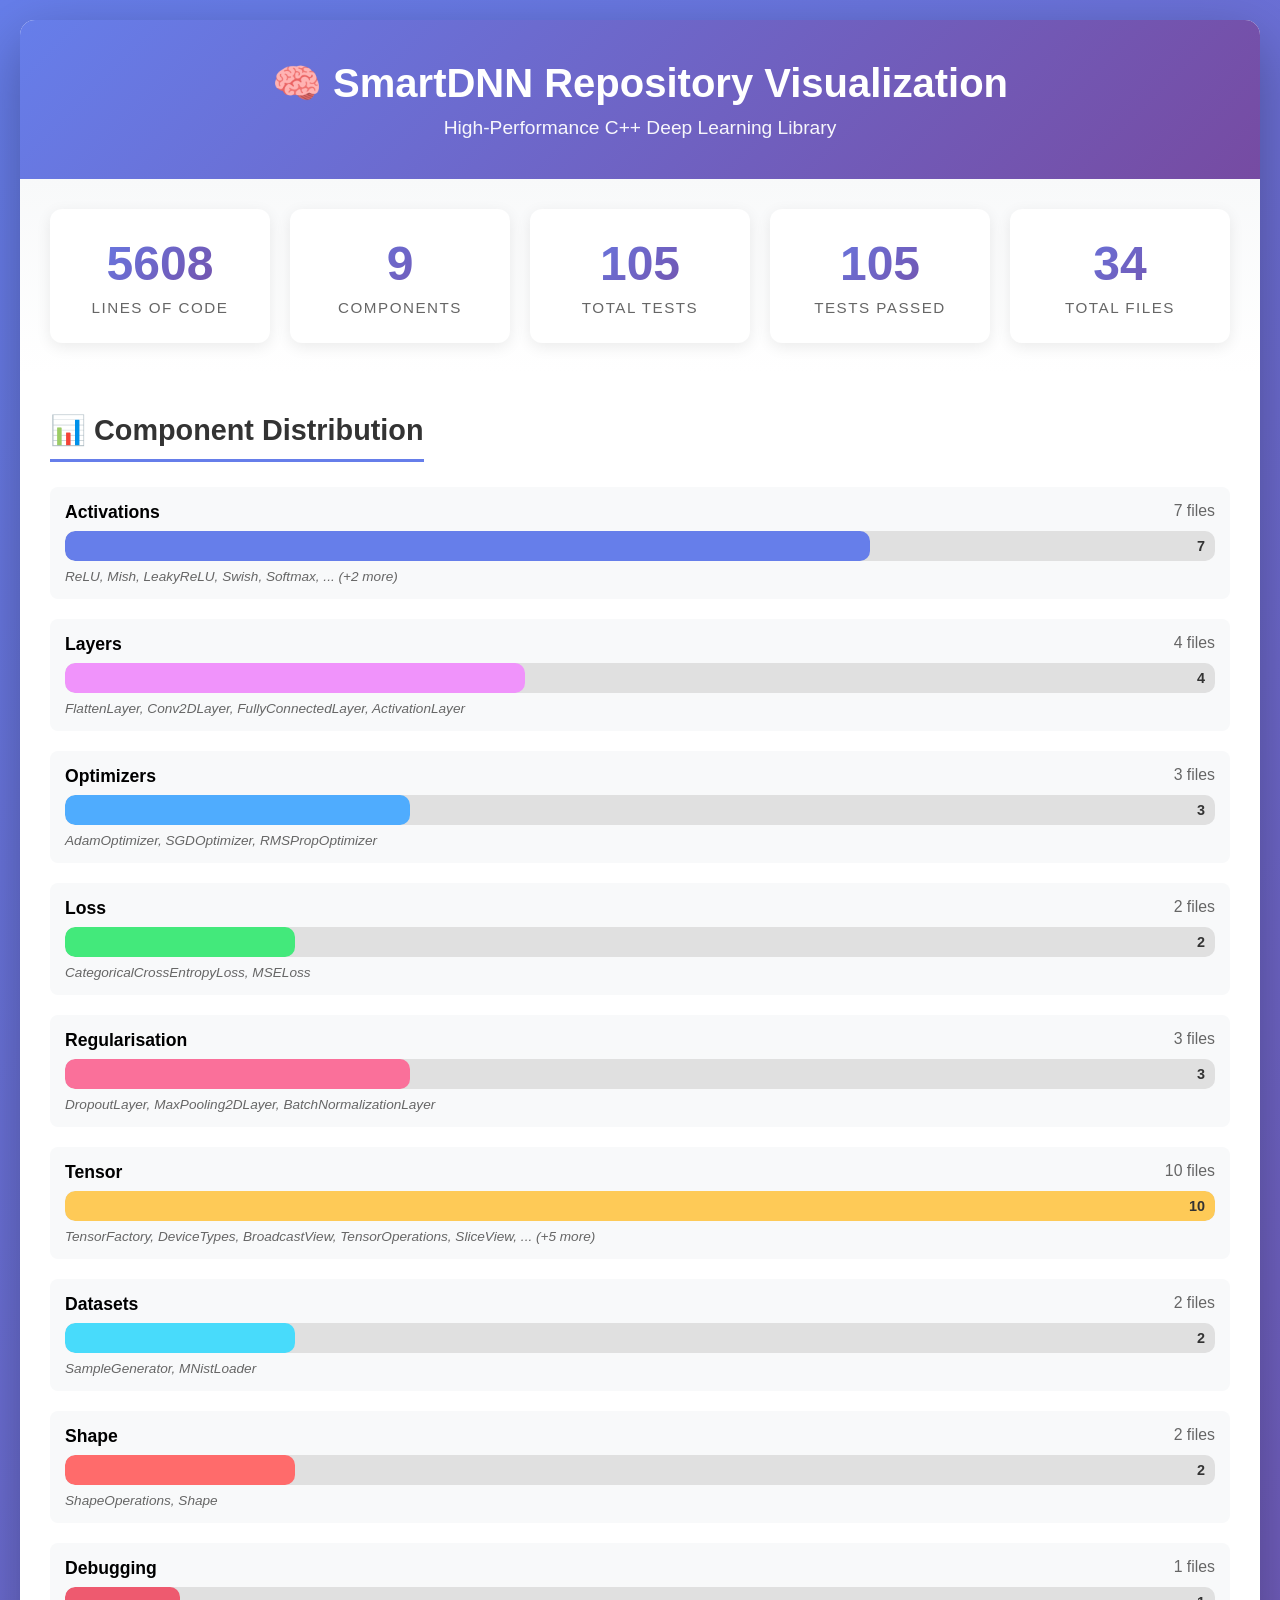
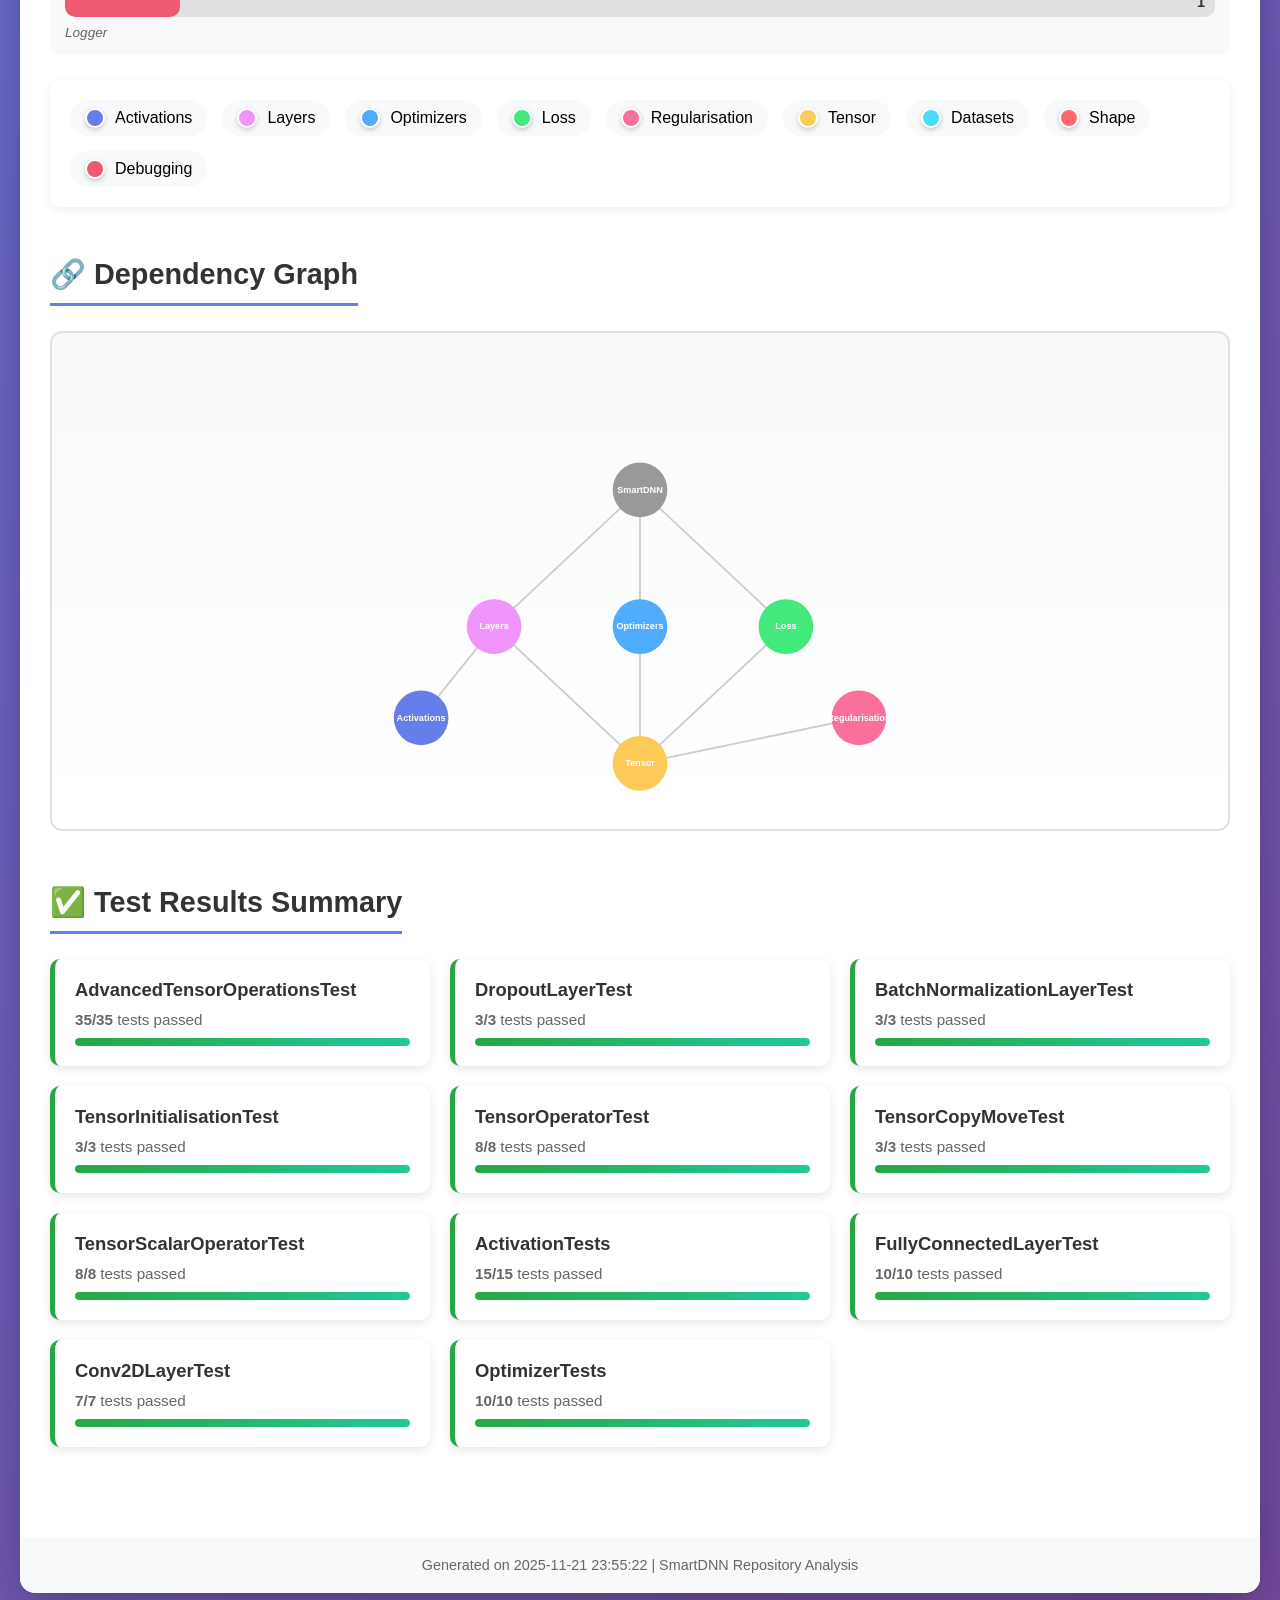
==== repository_graph.html @ 2de4e8af "Add responsive repository graph visualization Co-authored-by: A-Georgiou <25373927+A-Georgiou@users." ====
<!DOCTYPE html>
<html lang="en">
<head>
    <meta charset="UTF-8">
    <meta name="viewport" content="width=device-width, initial-scale=1.0">
    <title>SmartDNN Repository Visualization</title>
    <style>
        * {
            margin: 0;
            padding: 0;
            box-sizing: border-box;
        }
        
        body {
            font-family: -apple-system, BlinkMacSystemFont, 'Segoe UI', Roboto, 'Helvetica Neue', Arial, sans-serif;
            background: linear-gradient(135deg, #667eea 0%, #764ba2 100%);
            min-height: 100vh;
            padding: 20px;
        }
        
        .container {
            max-width: 1400px;
            margin: 0 auto;
            background: white;
            border-radius: 15px;
            box-shadow: 0 20px 60px rgba(0,0,0,0.3);
            overflow: hidden;
        }
        
        header {
            background: linear-gradient(135deg, #667eea 0%, #764ba2 100%);
            color: white;
            padding: 40px 30px;
            text-align: center;
        }
        
        header h1 {
            font-size: 2.5em;
            margin-bottom: 10px;
            animation: fadeIn 0.8s ease-in;
        }
        
        header p {
            font-size: 1.2em;
            opacity: 0.95;
            animation: fadeIn 1.2s ease-in;
        }
        
        @keyframes fadeIn {
            from { opacity: 0; transform: translateY(-20px); }
            to { opacity: 1; transform: translateY(0); }
        }
        
        .stats {
            display: grid;
            grid-template-columns: repeat(auto-fit, minmax(200px, 1fr));
            gap: 20px;
            padding: 30px;
            background: linear-gradient(to bottom, #f8f9fa, #ffffff);
        }
        
        .stat-card {
            background: white;
            padding: 25px;
            border-radius: 12px;
            box-shadow: 0 4px 15px rgba(0,0,0,0.08);
            text-align: center;
            transition: all 0.3s ease;
            border: 2px solid transparent;
        }
        
        .stat-card:hover {
            transform: translateY(-5px);
            box-shadow: 0 8px 25px rgba(102, 126, 234, 0.3);
            border-color: #667eea;
        }
        
        .stat-value {
            font-size: 3em;
            font-weight: bold;
            background: linear-gradient(135deg, #667eea, #764ba2);
            -webkit-background-clip: text;
            -webkit-text-fill-color: transparent;
            background-clip: text;
            margin-bottom: 8px;
        }
        
        .stat-label {
            font-size: 0.95em;
            color: #666;
            text-transform: uppercase;
            letter-spacing: 1.5px;
            font-weight: 500;
        }
        
        .content {
            padding: 40px 30px;
        }
        
        .section {
            margin-bottom: 50px;
        }
        
        .section h2 {
            font-size: 1.8em;
            margin-bottom: 25px;
            color: #333;
            border-bottom: 3px solid #667eea;
            padding-bottom: 12px;
            display: inline-block;
        }
        
        .component-bar-container {
            margin-bottom: 20px;
            padding: 15px;
            background: #f8f9fa;
            border-radius: 8px;
            transition: all 0.3s ease;
        }
        
        .component-bar-container:hover {
            background: #e9ecef;
            transform: translateX(5px);
        }
        
        .component-label {
            display: flex;
            justify-content: space-between;
            margin-bottom: 8px;
            font-size: 1.1em;
        }
        
        .file-count {
            color: #666;
            font-size: 0.9em;
            font-weight: normal;
        }
        
        .bar-wrapper {
            position: relative;
            background: #e0e0e0;
            border-radius: 10px;
            height: 30px;
            overflow: hidden;
        }
        
        .bar {
            height: 100%;
            border-radius: 10px;
            transition: width 0.5s ease;
            display: flex;
            align-items: center;
            justify-content: flex-end;
            padding-right: 10px;
            position: relative;
            animation: barGrow 1s ease-out;
        }
        
        @keyframes barGrow {
            from { width: 0 !important; }
        }
        
        .bar-value {
            position: absolute;
            right: 10px;
            top: 50%;
            transform: translateY(-50%);
            font-weight: bold;
            color: #333;
            font-size: 0.9em;
        }
        
        .file-list {
            margin-top: 8px;
            font-size: 0.85em;
            color: #666;
            font-style: italic;
        }
        
        #dependency-graph {
            width: 100%;
            height: 500px;
            background: linear-gradient(to bottom, #f8f9fa, #ffffff);
            border-radius: 12px;
            border: 2px solid #e0e0e0;
            padding: 20px;
        }
        
        .dep-node {
            cursor: pointer;
            transition: all 0.3s ease;
        }
        
        .dep-node:hover circle {
            r: 35;
            filter: brightness(1.2);
        }
        
        .test-results {
            display: grid;
            grid-template-columns: repeat(auto-fill, minmax(300px, 1fr));
            gap: 20px;
        }
        
        .test-suite {
            background: white;
            padding: 20px;
            border-radius: 10px;
            border-left: 5px solid #28a745;
            box-shadow: 0 3px 10px rgba(0,0,0,0.1);
            transition: all 0.3s ease;
        }
        
        .test-suite:hover {
            transform: translateY(-3px);
            box-shadow: 0 6px 20px rgba(0,0,0,0.15);
        }
        
        .test-suite.failed {
            border-left-color: #dc3545;
        }
        
        .test-suite h3 {
            font-size: 1.15em;
            margin-bottom: 10px;
            color: #333;
        }
        
        .test-count {
            color: #666;
            font-size: 0.95em;
            margin-bottom: 10px;
        }
        
        .progress-bar {
            height: 8px;
            background: #e0e0e0;
            border-radius: 4px;
            overflow: hidden;
        }
        
        .progress {
            height: 100%;
            background: linear-gradient(90deg, #28a745, #20c997);
            border-radius: 4px;
            transition: width 0.5s ease;
            animation: progressGrow 1s ease-out;
        }
        
        @keyframes progressGrow {
            from { width: 0 !important; }
        }
        
        .legend {
            background: white;
            padding: 20px;
            border-radius: 10px;
            box-shadow: 0 2px 10px rgba(0,0,0,0.08);
            margin-top: 25px;
            display: flex;
            flex-wrap: wrap;
            gap: 15px;
        }
        
        .legend-item {
            display: flex;
            align-items: center;
            padding: 8px 15px;
            background: #f8f9fa;
            border-radius: 20px;
            transition: all 0.3s ease;
        }
        
        .legend-item:hover {
            background: #e9ecef;
            transform: scale(1.05);
        }
        
        .legend-color {
            width: 20px;
            height: 20px;
            border-radius: 50%;
            margin-right: 10px;
            border: 2px solid white;
            box-shadow: 0 2px 5px rgba(0,0,0,0.2);
        }
        
        footer {
            background: #f8f9fa;
            padding: 20px;
            text-align: center;
            color: #666;
            font-size: 0.9em;
        }
        
        @media (max-width: 768px) {
            header h1 {
                font-size: 1.8em;
            }
            
            .stats {
                grid-template-columns: repeat(auto-fit, minmax(150px, 1fr));
                gap: 15px;
                padding: 20px;
            }
            
            .stat-value {
                font-size: 2.2em;
            }
            
            #dependency-graph {
                height: 400px;
            }
            
            .content {
                padding: 30px 20px;
            }
        }
    </style>
</head>
<body>
    <div class="container">
        <header>
            <h1>🧠 SmartDNN Repository Visualization</h1>
            <p>High-Performance C++ Deep Learning Library</p>
        </header>
        
        <div class="stats">
            <div class="stat-card">
                <div class="stat-value">5608</div>
                <div class="stat-label">Lines of Code</div>
            </div>
            <div class="stat-card">
                <div class="stat-value">9</div>
                <div class="stat-label">Components</div>
            </div>
            <div class="stat-card">
                <div class="stat-value">105</div>
                <div class="stat-label">Total Tests</div>
            </div>
            <div class="stat-card">
                <div class="stat-value">105</div>
                <div class="stat-label">Tests Passed</div>
            </div>
            <div class="stat-card">
                <div class="stat-value">34</div>
                <div class="stat-label">Total Files</div>
            </div>
        </div>
        
        <div class="content">
            <div class="section">
                <h2>📊 Component Distribution</h2>
                
        <div class="component-bar-container">
            <div class="component-label">
                <strong>Activations</strong>
                <span class="file-count">7 files</span>
            </div>
            <div class="bar-wrapper">
                <div class="bar" style="width: 70.0%; background: #667eea;"></div>
                <span class="bar-value">7</span>
            </div>
            <div class="file-list">ReLU, Mish, LeakyReLU, Swish, Softmax, ... (+2 more)</div>
        </div>
        
        <div class="component-bar-container">
            <div class="component-label">
                <strong>Layers</strong>
                <span class="file-count">4 files</span>
            </div>
            <div class="bar-wrapper">
                <div class="bar" style="width: 40.0%; background: #f093fb;"></div>
                <span class="bar-value">4</span>
            </div>
            <div class="file-list">FlattenLayer, Conv2DLayer, FullyConnectedLayer, ActivationLayer</div>
        </div>
        
        <div class="component-bar-container">
            <div class="component-label">
                <strong>Optimizers</strong>
                <span class="file-count">3 files</span>
            </div>
            <div class="bar-wrapper">
                <div class="bar" style="width: 30.0%; background: #4facfe;"></div>
                <span class="bar-value">3</span>
            </div>
            <div class="file-list">AdamOptimizer, SGDOptimizer, RMSPropOptimizer</div>
        </div>
        
        <div class="component-bar-container">
            <div class="component-label">
                <strong>Loss</strong>
                <span class="file-count">2 files</span>
            </div>
            <div class="bar-wrapper">
                <div class="bar" style="width: 20.0%; background: #43e97b;"></div>
                <span class="bar-value">2</span>
            </div>
            <div class="file-list">CategoricalCrossEntropyLoss, MSELoss</div>
        </div>
        
        <div class="component-bar-container">
            <div class="component-label">
                <strong>Regularisation</strong>
                <span class="file-count">3 files</span>
            </div>
            <div class="bar-wrapper">
                <div class="bar" style="width: 30.0%; background: #fa709a;"></div>
                <span class="bar-value">3</span>
            </div>
            <div class="file-list">DropoutLayer, MaxPooling2DLayer, BatchNormalizationLayer</div>
        </div>
        
        <div class="component-bar-container">
            <div class="component-label">
                <strong>Tensor</strong>
                <span class="file-count">10 files</span>
            </div>
            <div class="bar-wrapper">
                <div class="bar" style="width: 100.0%; background: #feca57;"></div>
                <span class="bar-value">10</span>
            </div>
            <div class="file-list">TensorFactory, DeviceTypes, BroadcastView, TensorOperations, SliceView, ... (+5 more)</div>
        </div>
        
        <div class="component-bar-container">
            <div class="component-label">
                <strong>Datasets</strong>
                <span class="file-count">2 files</span>
            </div>
            <div class="bar-wrapper">
                <div class="bar" style="width: 20.0%; background: #48dbfb;"></div>
                <span class="bar-value">2</span>
            </div>
            <div class="file-list">SampleGenerator, MNistLoader</div>
        </div>
        
        <div class="component-bar-container">
            <div class="component-label">
                <strong>Shape</strong>
                <span class="file-count">2 files</span>
            </div>
            <div class="bar-wrapper">
                <div class="bar" style="width: 20.0%; background: #ff6b6b;"></div>
                <span class="bar-value">2</span>
            </div>
            <div class="file-list">ShapeOperations, Shape</div>
        </div>
        
        <div class="component-bar-container">
            <div class="component-label">
                <strong>Debugging</strong>
                <span class="file-count">1 files</span>
            </div>
            <div class="bar-wrapper">
                <div class="bar" style="width: 10.0%; background: #ee5a6f;"></div>
                <span class="bar-value">1</span>
            </div>
            <div class="file-list">Logger</div>
        </div>
        
                
                <div class="legend">
                    <div class="legend-item"><div class="legend-color" style="background: #667eea;"></div><span>Activations</span></div><div class="legend-item"><div class="legend-color" style="background: #f093fb;"></div><span>Layers</span></div><div class="legend-item"><div class="legend-color" style="background: #4facfe;"></div><span>Optimizers</span></div><div class="legend-item"><div class="legend-color" style="background: #43e97b;"></div><span>Loss</span></div><div class="legend-item"><div class="legend-color" style="background: #fa709a;"></div><span>Regularisation</span></div><div class="legend-item"><div class="legend-color" style="background: #feca57;"></div><span>Tensor</span></div><div class="legend-item"><div class="legend-color" style="background: #48dbfb;"></div><span>Datasets</span></div><div class="legend-item"><div class="legend-color" style="background: #ff6b6b;"></div><span>Shape</span></div><div class="legend-item"><div class="legend-color" style="background: #ee5a6f;"></div><span>Debugging</span></div>
                </div>
            </div>
            
            <div class="section">
                <h2>🔗 Dependency Graph</h2>
                <svg id="dependency-graph" viewBox="0 0 800 500">
                    <line x1="50%" y1="30%" x2="30%" y2="60%" stroke="#ccc" stroke-width="2"/>
<line x1="50%" y1="30%" x2="50%" y2="60%" stroke="#ccc" stroke-width="2"/>
<line x1="50%" y1="30%" x2="70%" y2="60%" stroke="#ccc" stroke-width="2"/>
<line x1="30%" y1="60%" x2="50%" y2="90%" stroke="#ccc" stroke-width="2"/>
<line x1="30%" y1="60%" x2="20%" y2="80%" stroke="#ccc" stroke-width="2"/>
<line x1="50%" y1="60%" x2="50%" y2="90%" stroke="#ccc" stroke-width="2"/>
<line x1="70%" y1="60%" x2="50%" y2="90%" stroke="#ccc" stroke-width="2"/>
<line x1="80%" y1="80%" x2="50%" y2="90%" stroke="#ccc" stroke-width="2"/>

        <g class="dep-node">
            <circle cx="50%" cy="30%" r="30" fill="#999"/>
            <text x="50%" y="30%" text-anchor="middle" dy="0.3em" fill="white" font-size="10" font-weight="bold">SmartDNN</text>
        </g>
        
        <g class="dep-node">
            <circle cx="30%" cy="60%" r="30" fill="#f093fb"/>
            <text x="30%" y="60%" text-anchor="middle" dy="0.3em" fill="white" font-size="10" font-weight="bold">Layers</text>
        </g>
        
        <g class="dep-node">
            <circle cx="50%" cy="60%" r="30" fill="#4facfe"/>
            <text x="50%" y="60%" text-anchor="middle" dy="0.3em" fill="white" font-size="10" font-weight="bold">Optimizers</text>
        </g>
        
        <g class="dep-node">
            <circle cx="70%" cy="60%" r="30" fill="#43e97b"/>
            <text x="70%" y="60%" text-anchor="middle" dy="0.3em" fill="white" font-size="10" font-weight="bold">Loss</text>
        </g>
        
        <g class="dep-node">
            <circle cx="50%" cy="90%" r="30" fill="#feca57"/>
            <text x="50%" y="90%" text-anchor="middle" dy="0.3em" fill="white" font-size="10" font-weight="bold">Tensor</text>
        </g>
        
        <g class="dep-node">
            <circle cx="20%" cy="80%" r="30" fill="#667eea"/>
            <text x="20%" y="80%" text-anchor="middle" dy="0.3em" fill="white" font-size="10" font-weight="bold">Activations</text>
        </g>
        
        <g class="dep-node">
            <circle cx="80%" cy="80%" r="30" fill="#fa709a"/>
            <text x="80%" y="80%" text-anchor="middle" dy="0.3em" fill="white" font-size="10" font-weight="bold">Regularisation</text>
        </g>
        
                </svg>
            </div>
            
            <div class="section">
                <h2>✅ Test Results Summary</h2>
                <div class="test-results">
                    
        <div class="test-suite passed">
            <h3>AdvancedTensorOperationsTest</h3>
            <div class="test-count">
                <strong>35/35</strong> tests passed
            </div>
            <div class="progress-bar">
                <div class="progress" style="width: 100.0%"></div>
            </div>
        </div>
        
        <div class="test-suite passed">
            <h3>DropoutLayerTest</h3>
            <div class="test-count">
                <strong>3/3</strong> tests passed
            </div>
            <div class="progress-bar">
                <div class="progress" style="width: 100.0%"></div>
            </div>
        </div>
        
        <div class="test-suite passed">
            <h3>BatchNormalizationLayerTest</h3>
            <div class="test-count">
                <strong>3/3</strong> tests passed
            </div>
            <div class="progress-bar">
                <div class="progress" style="width: 100.0%"></div>
            </div>
        </div>
        
        <div class="test-suite passed">
            <h3>TensorInitialisationTest</h3>
            <div class="test-count">
                <strong>3/3</strong> tests passed
            </div>
            <div class="progress-bar">
                <div class="progress" style="width: 100.0%"></div>
            </div>
        </div>
        
        <div class="test-suite passed">
            <h3>TensorOperatorTest</h3>
            <div class="test-count">
                <strong>8/8</strong> tests passed
            </div>
            <div class="progress-bar">
                <div class="progress" style="width: 100.0%"></div>
            </div>
        </div>
        
        <div class="test-suite passed">
            <h3>TensorCopyMoveTest</h3>
            <div class="test-count">
                <strong>3/3</strong> tests passed
            </div>
            <div class="progress-bar">
                <div class="progress" style="width: 100.0%"></div>
            </div>
        </div>
        
        <div class="test-suite passed">
            <h3>TensorScalarOperatorTest</h3>
            <div class="test-count">
                <strong>8/8</strong> tests passed
            </div>
            <div class="progress-bar">
                <div class="progress" style="width: 100.0%"></div>
            </div>
        </div>
        
        <div class="test-suite passed">
            <h3>ActivationTests</h3>
            <div class="test-count">
                <strong>15/15</strong> tests passed
            </div>
            <div class="progress-bar">
                <div class="progress" style="width: 100.0%"></div>
            </div>
        </div>
        
        <div class="test-suite passed">
            <h3>FullyConnectedLayerTest</h3>
            <div class="test-count">
                <strong>10/10</strong> tests passed
            </div>
            <div class="progress-bar">
                <div class="progress" style="width: 100.0%"></div>
            </div>
        </div>
        
        <div class="test-suite passed">
            <h3>Conv2DLayerTest</h3>
            <div class="test-count">
                <strong>7/7</strong> tests passed
            </div>
            <div class="progress-bar">
                <div class="progress" style="width: 100.0%"></div>
            </div>
        </div>
        
        <div class="test-suite passed">
            <h3>OptimizerTests</h3>
            <div class="test-count">
                <strong>10/10</strong> tests passed
            </div>
            <div class="progress-bar">
                <div class="progress" style="width: 100.0%"></div>
            </div>
        </div>
        
                </div>
            </div>
        </div>
        
        <footer>
            <p>Generated on 2025-11-21 23:55:22 | SmartDNN Repository Analysis</p>
        </footer>
    </div>
</body>
</html>
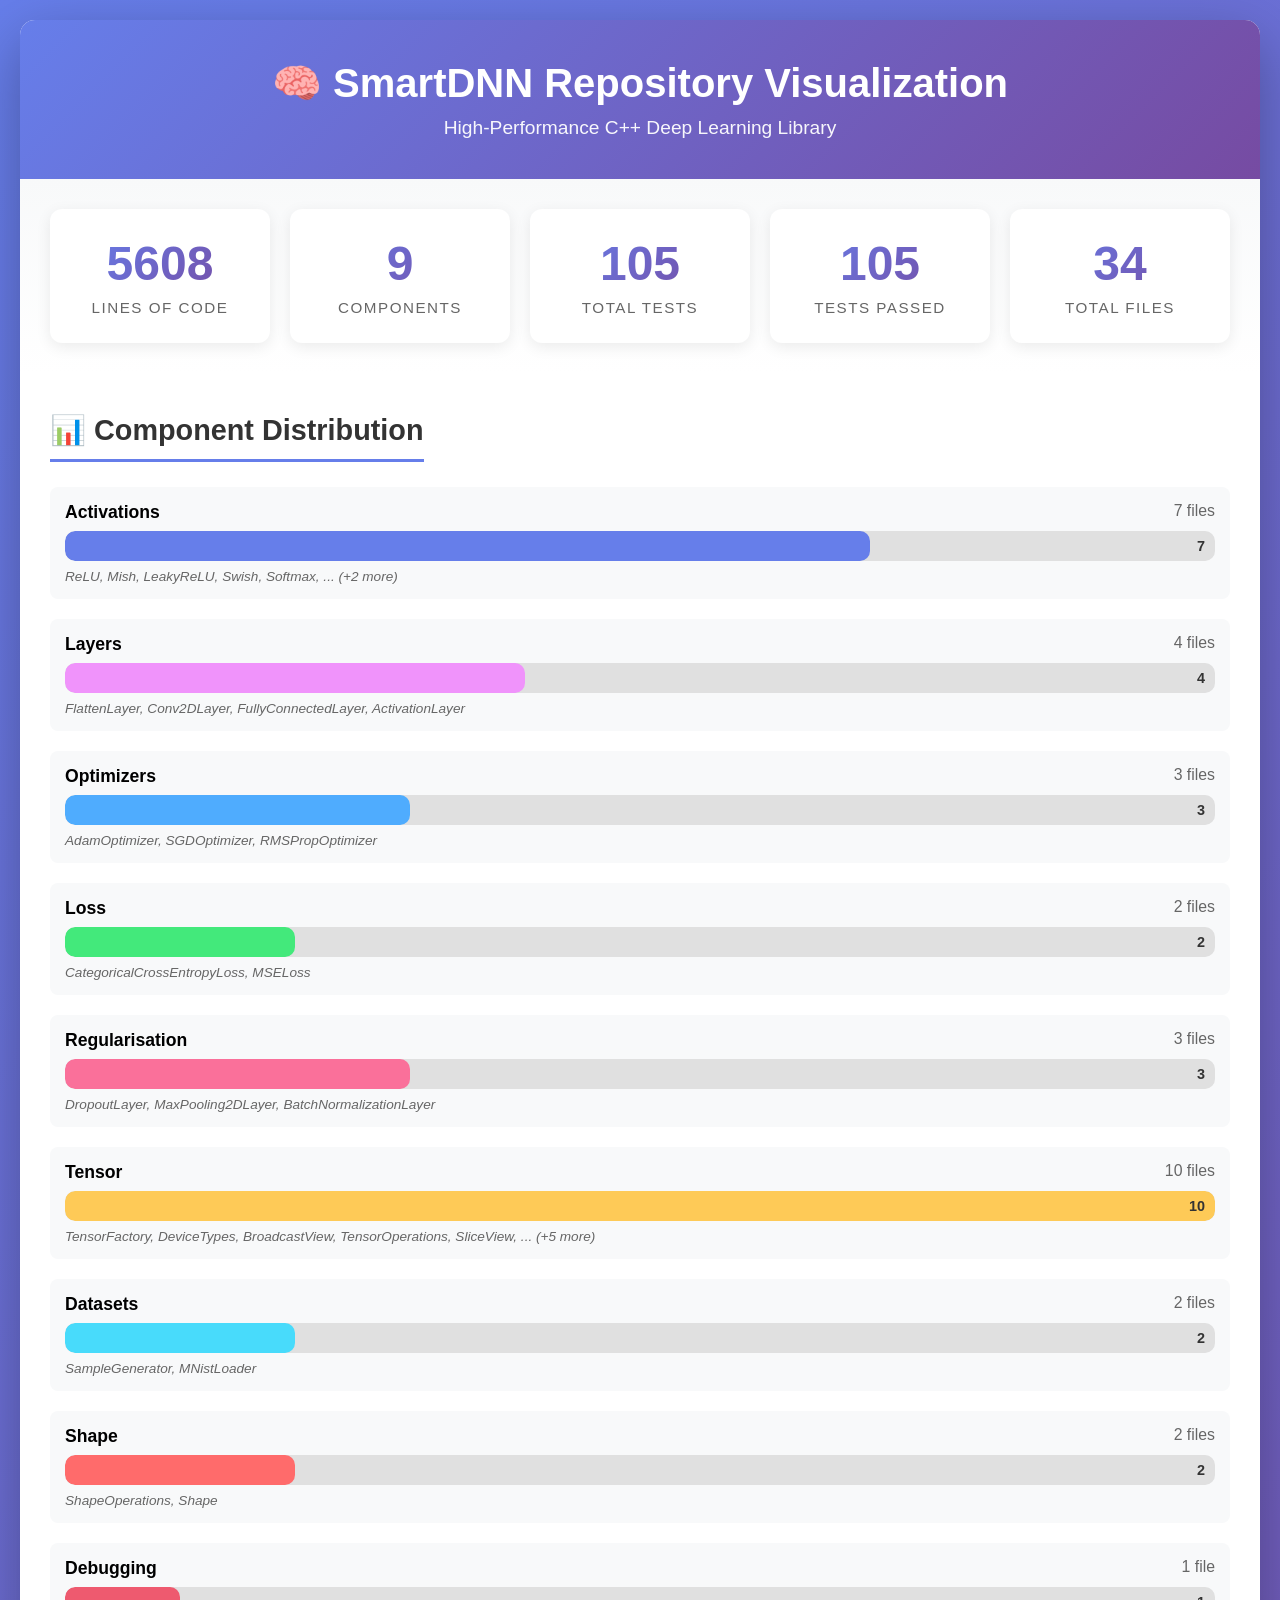
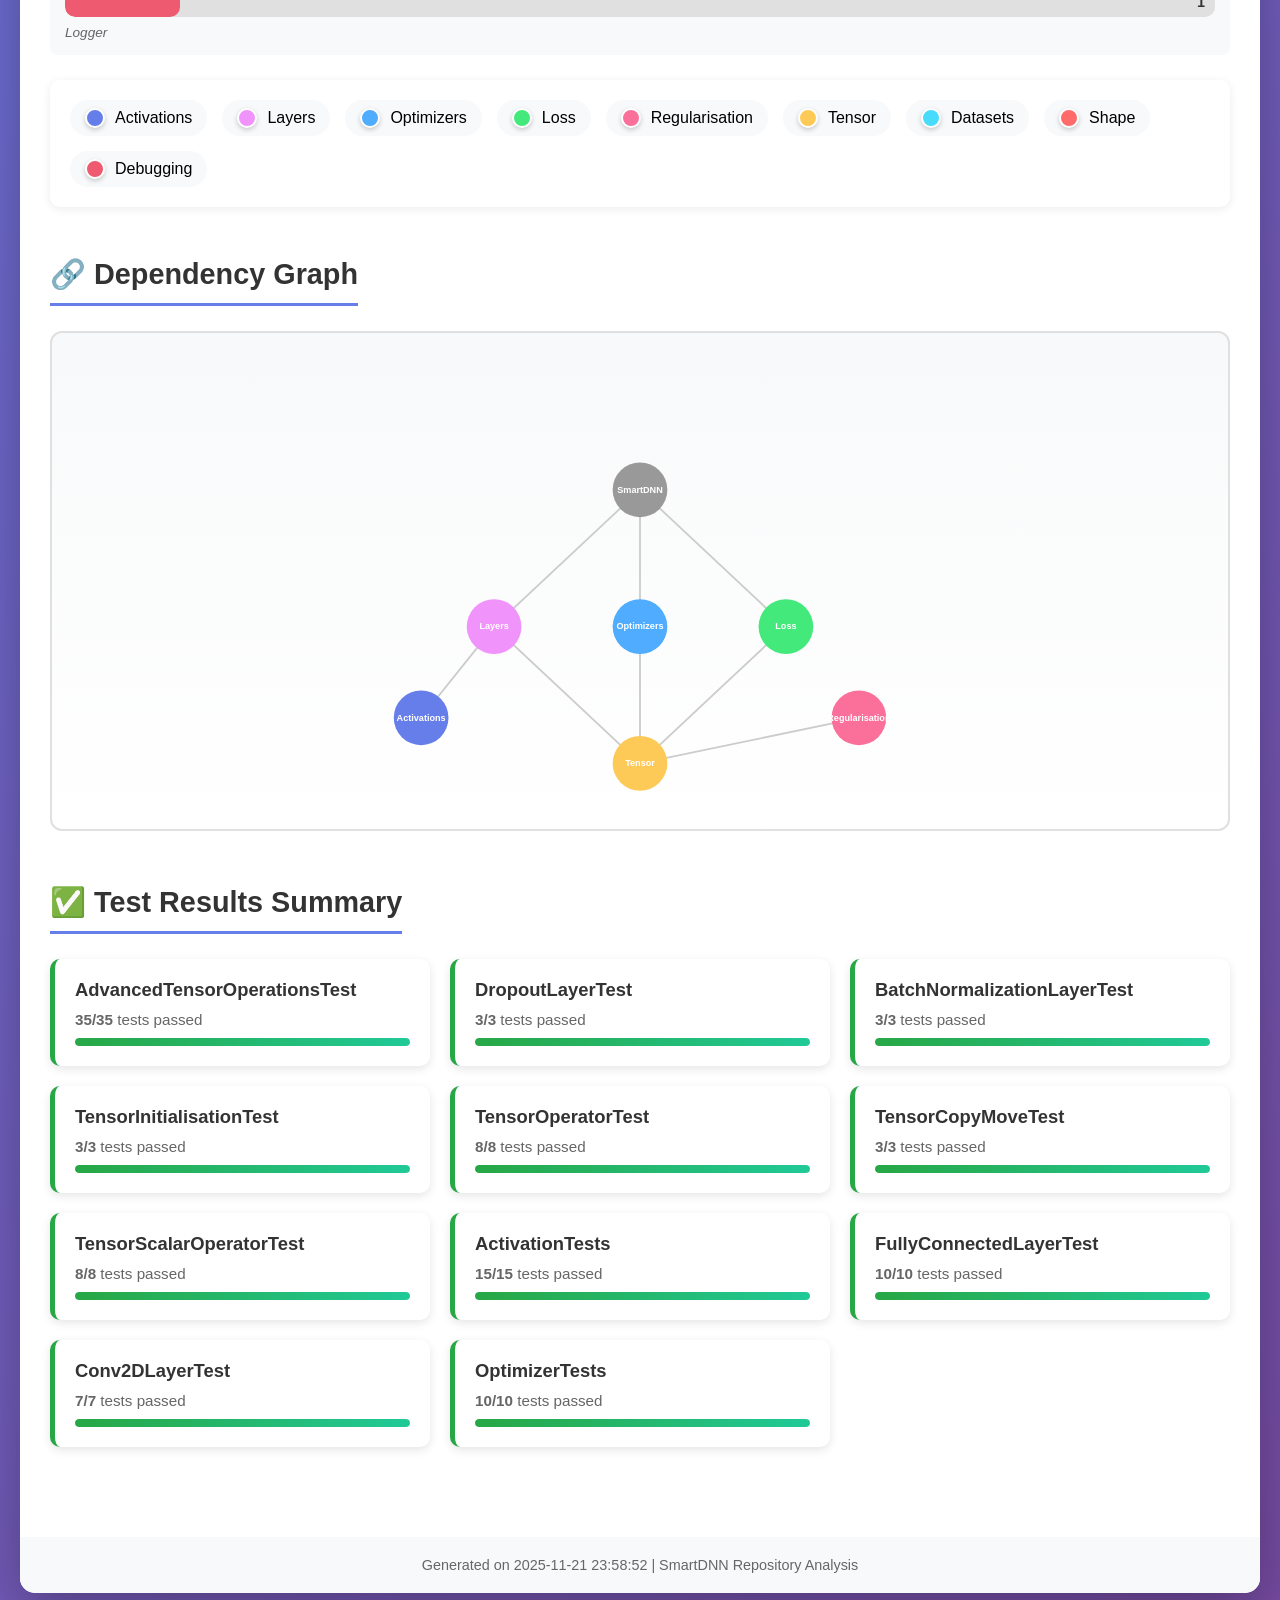
==== commit 1d975369: "Fix spelling consistency and grammar in visualization Co-authored-by: A-Georgiou <25373927+A-Georgio" ====
--- a/repository_graph.html
+++ b/repository_graph.html
@@ -451,7 +451,7 @@
         <div class="component-bar-container">
             <div class="component-label">
                 <strong>Debugging</strong>
-                <span class="file-count">1 files</span>
+                <span class="file-count">1 file</span>
             </div>
             <div class="bar-wrapper">
                 <div class="bar" style="width: 10.0%; background: #ee5a6f;"></div>
@@ -635,7 +635,7 @@
         </div>
         
         <footer>
-            <p>Generated on 2025-11-21 23:55:22 | SmartDNN Repository Analysis</p>
+            <p>Generated on 2025-11-21 23:58:52 | SmartDNN Repository Analysis</p>
         </footer>
     </div>
 </body>
